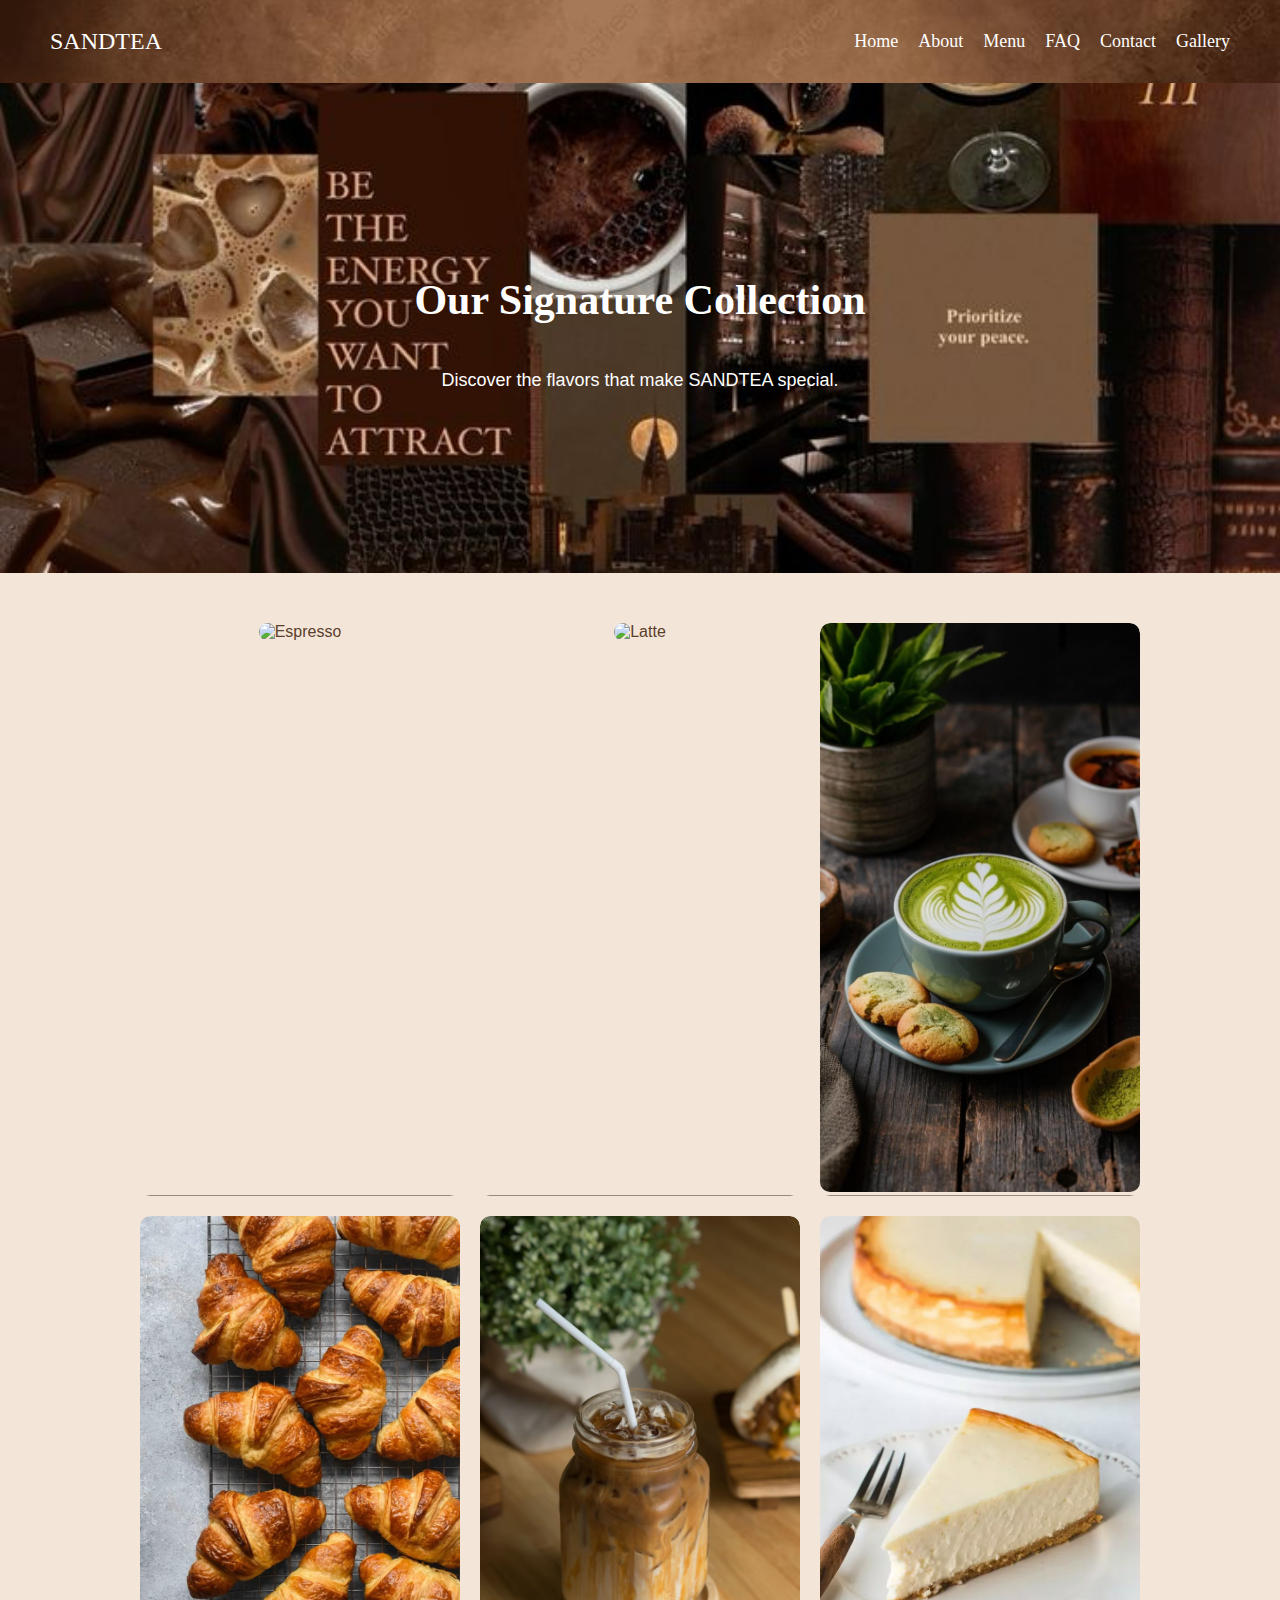
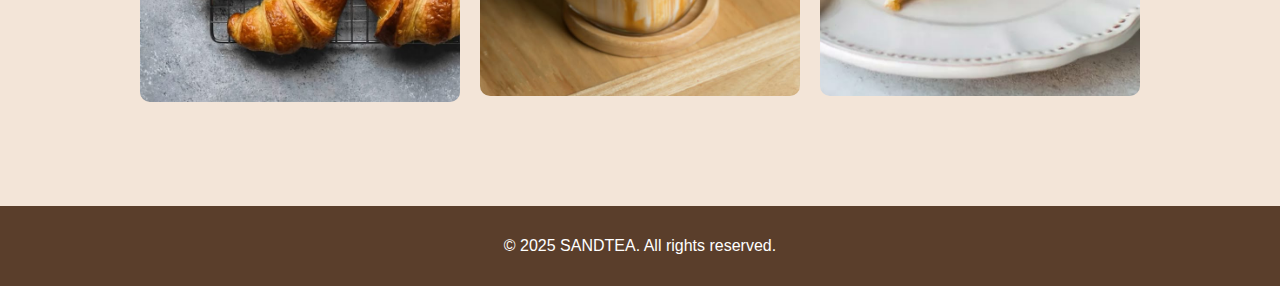
==== gallery.html @ 86bbfee8 "Add files via upload" ====
<!DOCTYPE html>
<html lang="en">
<head>
    <meta charset="UTF-8">
    <meta name="viewport" content="width=device-width, initial-scale=1.0">
    <meta name="description" content="Explore SANDTEA's signature drinks and treats">
    <title>Gallery - SANDTEA</title>
    <link rel="stylesheet" href="style.css">
    <script defer src="script.js"></script>
</head>
<body>

    <!-- Navigation Bar -->
    <header>
        <nav class="navbar">
            <div class="logo">SANDTEA</div>
            <ul class="nav-links">
                <li><a href="index.html">Home</a></li>
                <li><a href="about.html">About</a></li>
                <li><a href="menu.html">Menu</a></li>
                <li><a href="faq.html">FAQ</a></li>
                <li><a href="contact.html">Contact</a></li>
                <li><a href="#">Gallery</a></li>
            </ul>
        </nav>
    </header>

    <!-- Hero Section -->
    <section class="gallery-hero">
        <h1>Our Signature Collection</h1>
        <p>Discover the flavors that make SANDTEA special.</p>
    </section>

    <!-- Gallery Grid -->
    <section class="gallery-section">
        <div class="gallery-container">
            <div class="gallery-item">
                <img src="Images\espresso.jpg" alt="Espresso">
                <div class="overlay">
                    <h3>Espresso</h3>
                    <p>Rich & bold with a deep aroma.</p>
                </div>
            </div>
            <div class="gallery-item">
                <img src="Images\latte.jpg" alt="Latte">
                <div class="overlay">
                    <h3>Latte</h3>
                    <p>Perfectly creamy and smooth.</p>
                </div>
            </div>
            <div class="gallery-item">
                <img src="Images\matcha.jpg" alt="Matcha Tea">
                <div class="overlay">
                    <h3>Matcha Tea</h3>
                    <p>Freshly whisked for a vibrant taste.</p>
                </div>
            </div>
            <div class="gallery-item">
                <img src="Images\croissant.jpg" alt="Croissant">
                <div class="overlay">
                    <h3>Butter Croissant</h3>
                    <p>Flaky, buttery, and freshly baked.</p>
                </div>
            </div>
            <div class="gallery-item">
                <img src="Images\iced-coffee.jpg" alt="Iced Coffee">
                <div class="overlay">
                    <h3>Iced Coffee</h3>
                    <p>Refreshing & energizing.</p>
                </div>
            </div>
            <div class="gallery-item">
                <img src="Images\cheesecake.jpg" alt="Cheesecake">
                <div class="overlay">
                    <h3>New York Cheesecake</h3>
                    <p>Rich and creamy perfection.</p>
                </div>
            </div>
        </div>
    </section>

    <!-- Footer -->
    <footer>
        <p>&copy; 2025 SANDTEA. All rights reserved.</p>
    </footer>

</body>
</html>
---- style.css ----
/* General Styling */
body {
    font-family: 'Poppins', sans-serif;
    margin: 0;
    padding: 0;
    background-color: #f3e5d8;
    color: #5a3e2b;
}

/* Navigation Bar */
.navbar {
    background: #562601;
    background: url('Images/nav-bg.jpg') no-repeat center center/cover;
    display: flex;
    justify-content: space-between;
    align-items: center;
    padding: 15px 50px;
}

.navbar .logo {
    font-family:Impact;
    font-size: 24px;
    font-weight:lighter;
    color: white;
}

.nav-links {
    list-style: none;
    display: flex;
    gap: 20px;
}

.nav-links li {
    display: inline;
}

.nav-links a {
    font-family: 'Times New Roman';
    color: white;
    text-decoration: none;
    font-size: 18px;
    transition: color 0.3s ease;
}

.nav-links a:hover {
    color: #fddbb8;
}

/* Hero Section */
.hero {
    background: url('Images/coffee-bg.jpg') no-repeat center center/cover;
    height: 80vh;
    display: flex;
    align-items: center;
    justify-content: center;
    text-align: center;
    color: white;
}

.hero-text {
    max-width: 600px;
}

.hero h1 {
    font-size: 48px;
    text-shadow:
    -1px -1px 0 #291401,
    1px -1px 0 #291401,
    -1px 1px 0 #291401,
    1px  1px 0 #291401;
    font-family: 'Playfair Display', serif;
}

.hero p {
    font-size: 20px;
    text-shadow:
    -1px -1px 0 #291401,
    1px -1px 0 #291401,
    -1px 1px 0 #291401,
    1px  1px 0 #291401;
}

.btn {
    background-color: #5a3e2b;
    color: white;
    padding: 10px 20px;
    text-decoration: none;
    font-size: 18px;
    border-radius: 5px;
    display: inline-block;
    margin-top: 10px;
    transition: background-color 0.3s ease;
    }

.btn:hover {
    background: #8b5e3b;
}

/* Featured Section */
.featured {
    padding: 50px;
    text-align: center;
}

.featured h2 {
    font-size: 32px;
    margin-bottom: 20px;
}

.menu-grid {
    display: grid;
    grid-template-columns: repeat(auto-fit, minmax(250px, 1fr));
    gap: 20px;
}

.menu-item {
    background: white;
    padding: 20px;
    border-radius: 10px;
    transition: transform 0.3s ease, box-shadow 0.3s ease;
}

.menu-item img {
    width: 100%;
    border-radius: 10px;
}

.menu-item:hover {
    transform: translateY(-10px);
    box-shadow: 0px 5px 15px rgba(0, 0, 0, 0.2);
}

/* Footer */
footer {
    text-align: center;
    background: #5a3e2b;
    color: white;
    padding: 15px 0;
    margin-top: 50px;
}
/* About Hero Section */
.about-hero {
    background: url('Images/about-bg.jpg') no-repeat center center/cover;
    height: 60vh;
    display: flex;
    flex-direction: column;
    align-items: center;
    justify-content: center;
    text-align: center;
    
    padding: 20px;
}

.about-hero h1 {
    font-size: 42px;
    color: rgb(218, 216, 214);
    text-shadow:
    -1px -1px 0 #291401,
    1px -1px 0 #291401,
    -1px 1px 0 #291401,
    1px  1px 0 #291401;
    font-family: 'Playfair Display', serif;
}

.about-hero p {
    font-size: 18px;
    text-shadow:
    -1px -1px 0 #f3e5d8,
    1px -1px 0 #f3e5d8,
    -1px 1px 0 #f3e5d8,
    1px  1px 0 #f3e5d8;
    max-width: 600px;
}

/* Story Section */
.story {
    padding: 50px;
    text-align: center;
    background-color: #fff;
    color: #5a3e2b;
}

.story h2 {
    font-size: 32px;
    margin-bottom: 10px;
}

.story p {
    font-size: 18px;
    max-width: 800px;
    margin: auto;
    line-height: 1.6;
}
/* Menu Hero Section */
.menu-hero {
    background: url('Images/menu-bg.jpg') no-repeat center center/cover;
    height: 65vh;
    display: flex;
    flex-direction: column;
    align-items: center;
    justify-content: center;
    text-align: center;
    
    padding: 20px;
}

.menu-hero h1 {
    font-size: 42px;
    color: rgb(218, 216, 214);
    font-family:'Playfair Display', serif;
}

.menu-hero p {
    font-size: 18px;
    color: rgb(218, 216, 214);
     max-width:600px;
}

/* Menu Section */
.menu-section {
    padding: 50px;
    text-align: center;
    background-color: #a39f9f;
}

.menu-section h2 {
    font-size: 32px;
    margin-bottom: 20px;
}

/* Menu Grid */
.menu-grid {
    display: grid;
    grid-template-columns: repeat(auto-fit, minmax(250px, 1fr));
    gap: 20px;
}

.menu-item {
    background: rgb(255, 255, 255);
    padding: 20px;
    border-radius: 10px;
    transition: transform 0.3s ease, box-shadow 0.3s ease;
    text-align: center;
}

.menu-item img {
    width: 100%;
    border-radius: 10px;
}

.menu-item h3 {
    font-size: 20px;
    margin-top: 10px;
}

.menu-item p {
    font-size: 16px;
    margin: 10px 0;
    color: #5a3e2b;
}

.menu-item span {
    font-size: 18px;
    font-weight: bold;
    display: block;
    margin-top: 5px;
}

/* Hover Effect */
.menu-item:hover {
    transform: translateY(-10px);
    box-shadow: 0px 5px 15px rgba(0, 0, 0, 0.2);
}
/* FAQ Hero Section */
.faq-hero {
    background: url('Images/faq-bg.jpg') no-repeat center center/cover;
    height: 50vh;
    display: flex;
    flex-direction: column;
    align-items: center;
    justify-content: center;
    text-align: center;
    color: white;
    padding: 20px;
}

.faq-hero h1 {
    font-size: 42px;
    font-family: 'Playfair Display', serif;
}

.faq-hero p {
    font-size: 18px;
    max-width: 600px;
}

/* FAQ Section */
.faq-section {
    padding: 50px;
    text-align: center;
}

.faq-section h2 {
    font-size: 32px;
    margin-bottom: 20px;
}

/* FAQ Container */
.faq-container {
    max-width: 800px;
    margin: auto;
}

.faq-item {
    background: #f8f1e4;
    margin-bottom: 10px;
    border-radius: 8px;
    overflow: hidden;
}

/* FAQ Question */
.faq-question {
    width: 100%;
    text-align: left;
    padding: 15px;
    font-size: 18px;
    background: #8c5c3c;
    color: white;
    border: none;
    cursor: pointer;
    display: flex;
    justify-content: space-between;
    align-items: center;
}

/* FAQ Answer */
.faq-answer {
    max-height: 0;
    overflow: hidden;
    transition: max-height 0.4s ease-in-out;
    display: none;
    padding: 15px;
    font-size: 16px;
    color: #5a3e2b;
    text-align: left;
}

/* Open FAQ Answer */
.faq-item.active .faq-answer {
    display: block;
}

.faq-item.active .faq-question span {
    transform: rotate(45deg);
}
/* Contact Hero Section */
.contact-hero {
    background: url('Images/contact-bg.jpg') no-repeat center center/cover;
    height: 50vh;
    display: flex;
    flex-direction: column;
    align-items: center;
    justify-content: center;
    text-align: center;
    color: white;
    padding: 20px;
}

.contact-hero h1 {
    font-size: 42px;
    font-family: 'Playfair Display', serif;
}

.contact-hero p {
    font-size: 18px;
}

/* Contact Form Section */
.contact-section {
    padding: 50px;
    text-align: center;
}

.contact-section h2 {
    font-size: 32px;
    margin-bottom: 20px;
}

form {
    max-width: 550px;
    margin: auto;
    background: rgb(218, 216, 214);
    padding: 35px;
    border-radius: 10px;
}

form label {
    display:block;
    text-align:left;
    margin-top: 10px;
}

form input, form select, form textarea {
    width: 100%;
    padding: 10px;
    margin-top: 5px;
    border: 1px solid #8c5c3c;
    border-radius: 5px;
    font-size: 16px;
}

form button {
    width: 100%;
    padding: 10px;
    margin-top: 15px;
    background: #654f43;
    color: white;
    border: none;
    cursor: pointer;
    font-size: 18px;
    
}

form button:hover {
    background: #6a3f2a;
}

/* Form Validation Message */
.hidden {
    display: none;
}

#formMessage {
    margin-top: 10px;
    color: #6a3f2a;
}

/* Contact Info */
.contact-info {
    text-align: center;
    margin: 40px 0;
}

.contact-info h3 {
    font-size: 24px;
}

.contact-info p {
    font-size: 18px;
    color: #5a3e2b;
}

/* Responsive Design */
@media (max-width: 768px) {
    .contact-hero {
        height: 40vh;
    }

    .contact-hero h1 {
        font-size: 32px;
    }

    .contact-section {
        padding: 30px;
    }
}
/* Gallery Hero Section */
.gallery-hero {
    background: url('Images/gallery.jpg') no-repeat center center/cover;
    height: 50vh;
    display: flex;
    flex-direction: column;
    align-items: center;
    justify-content: center;
    text-align: center;
    color: white;
    padding: 20px;
}

.gallery-hero h1 {
    font-size: 42px;
    font-family: 'Playfair Display', serif;
}

.gallery-hero p {
    font-size: 18px;
}

/* Gallery Section */
.gallery-section {
    padding: 50px;
    text-align: center;
}

.gallery-container {
    display: grid;
    grid-template-columns: repeat(auto-fit, minmax(300px, 1fr));
    gap: 20px;
    max-width: 1000px;
    margin: auto;
}

.gallery-item {
    position: relative;
    overflow: hidden;
    border-radius: 10px;
    cursor: pointer;
}

.gallery-item img {
    width: 100%;
    height: auto;
    border-radius: 10px;
    transition: transform 0.3s ease-in-out;
}

.gallery-item:hover img {
    transform: scale(1.1);
}

.overlay {
    position: absolute;
    bottom: 0;
    left: 0;
    right: 0;
    background: rgba(0, 0, 0, 0.7);
    color: white;
    padding: 10px;
    text-align: center;
    transform: translateY(100%);
    transition: transform 0.3s ease-in-out;
}

.gallery-item:hover .overlay {
    transform: translateY(0);
}

/* Responsive Design */
@media (max-width: 768px) {
    .gallery-hero {
        height: 40vh;
    }

    .gallery-hero h1 {
        font-size: 32px;
    }

    .gallery-section {
        padding: 30px;
    }
}
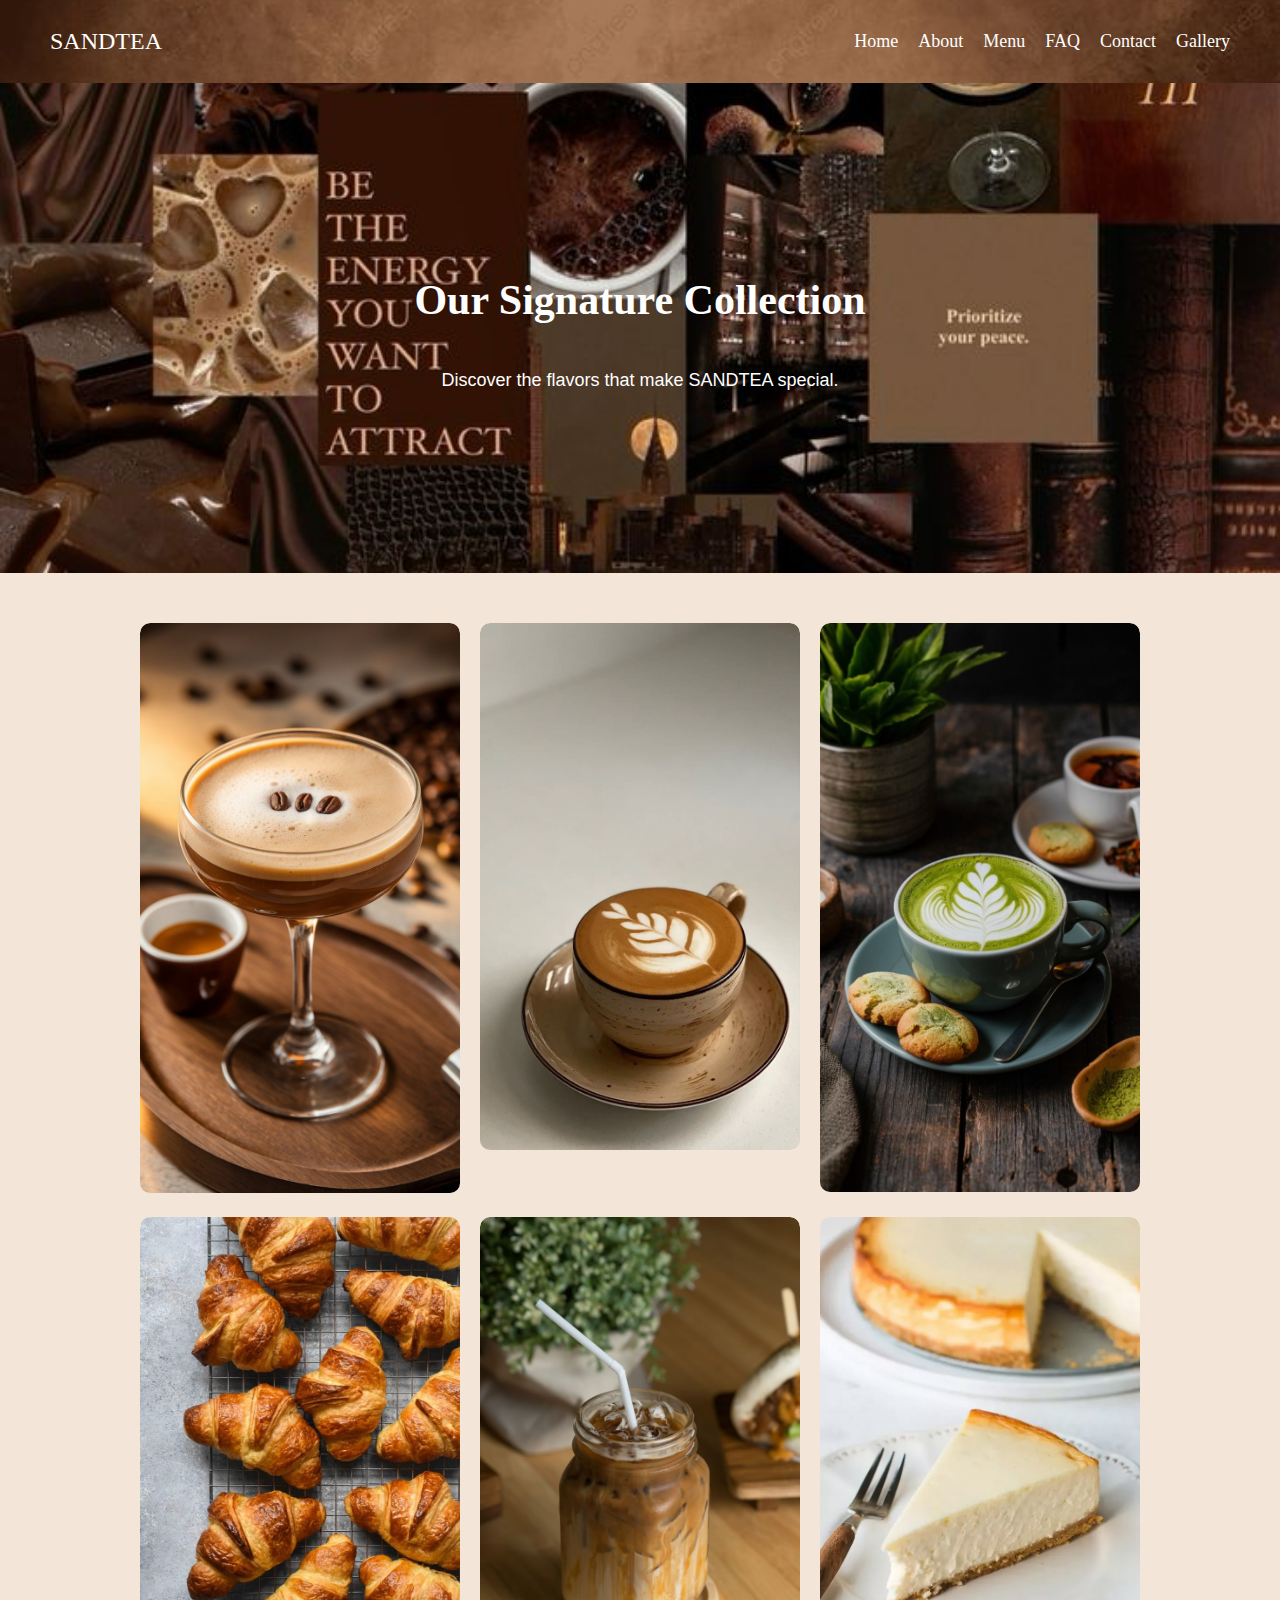
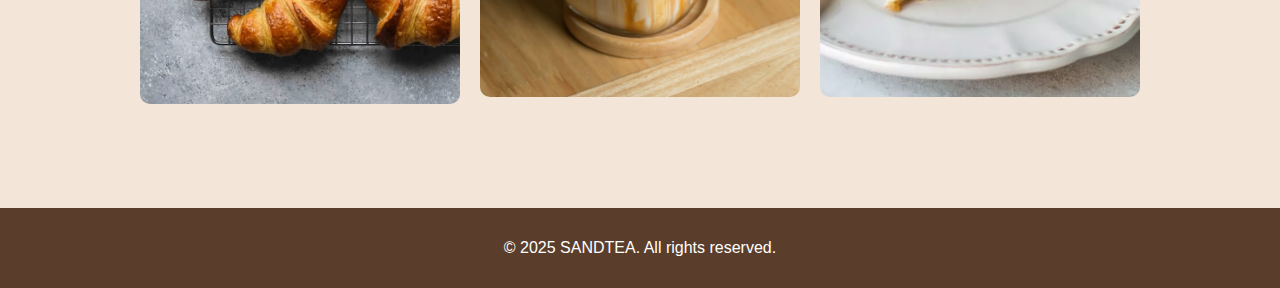
==== commit 638a64bb: "Update gallery.html" ====
--- a/gallery.html
+++ b/gallery.html
@@ -35,14 +35,14 @@
     <section class="gallery-section">
         <div class="gallery-container">
             <div class="gallery-item">
-                <img src="Images\espresso.jpg" alt="Espresso">
+                <img src="Images\Espresso.jpg" alt="Espresso">
                 <div class="overlay">
                     <h3>Espresso</h3>
                     <p>Rich & bold with a deep aroma.</p>
                 </div>
             </div>
             <div class="gallery-item">
-                <img src="Images\latte.jpg" alt="Latte">
+                <img src="Images\Latte.jpg" alt="Latte">
                 <div class="overlay">
                     <h3>Latte</h3>
                     <p>Perfectly creamy and smooth.</p>
